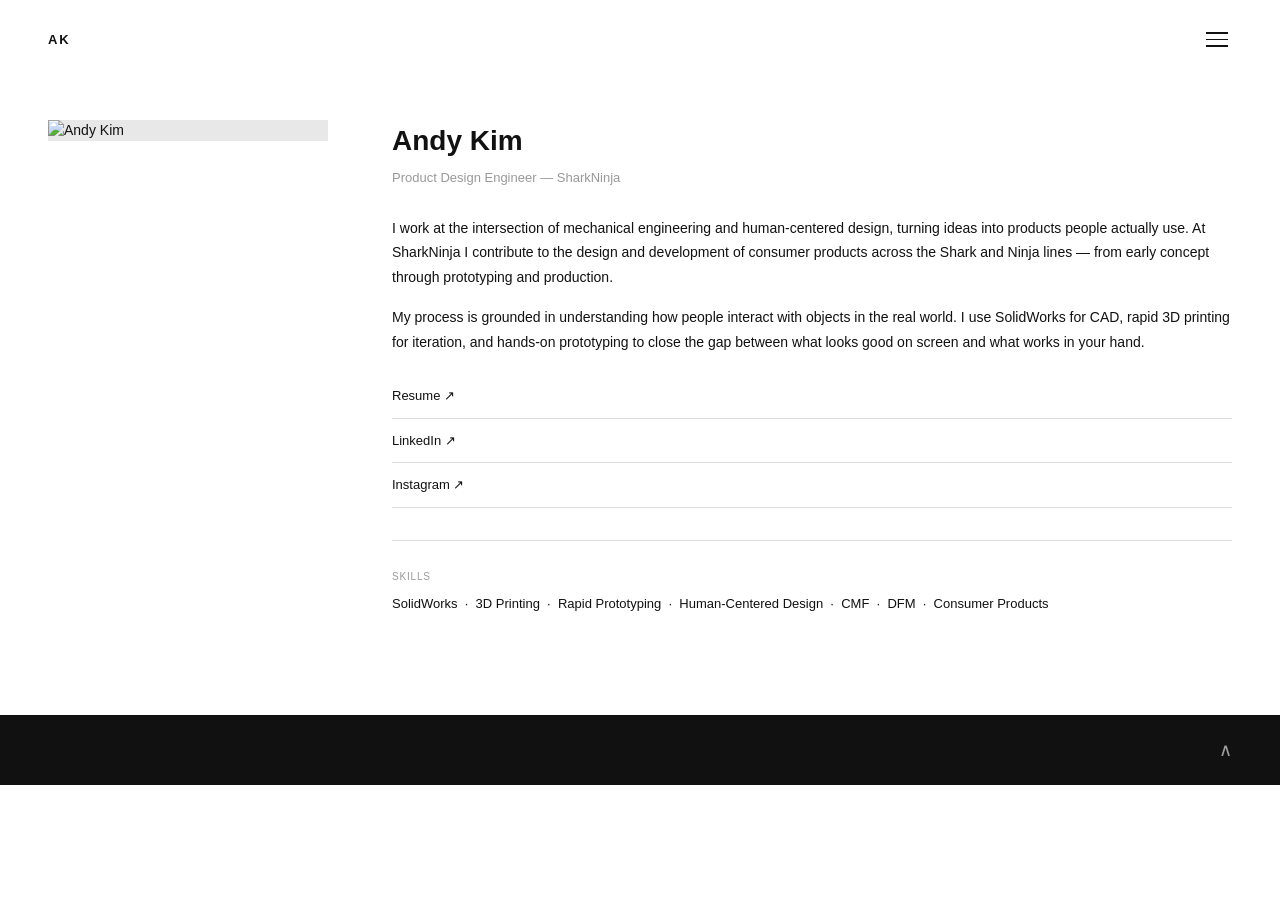
==== about.html @ d2a8e248 "Add landing, work, about, and contact pages Home is now a landing page. Work page has the project gr" ====
<!DOCTYPE html>
<html lang="en">
<head>
  <meta charset="UTF-8" />
  <meta name="viewport" content="width=device-width, initial-scale=1.0" />
  <title>About — Andy Kim</title>
  <link rel="stylesheet" href="styles.css?v=5" />
</head>
<body>

  <header>
    <a class="logo" href="index.html">AK</a>
    <button class="menu-toggle" aria-label="Toggle menu">
      <span></span>
      <span></span>
      <span></span>
    </button>
  </header>

  <nav class="nav-overlay">
    <ul>
      <li><a href="work.html">Work</a></li>
      <li><a href="about.html">About</a></li>
      <li><a href="contact.html">Contact</a></li>
    </ul>
  </nav>

  <main class="about-page">
    <div class="about-page-inner">

      <div class="about-photo">
        <img src="https://placehold.co/600x700/e8e8e8/999?text=." alt="Andy Kim" />
      </div>

      <div class="about-content">
        <h1 class="about-heading">Andy Kim</h1>
        <p class="about-role">Product Design Engineer — SharkNinja</p>

        <p class="about-bio">
          I work at the intersection of mechanical engineering and human-centered design, turning ideas into products people actually use. At SharkNinja I contribute to the design and development of consumer products across the Shark and Ninja lines — from early concept through prototyping and production.
        </p>

        <p class="about-bio">
          My process is grounded in understanding how people interact with objects in the real world. I use SolidWorks for CAD, rapid 3D printing for iteration, and hands-on prototyping to close the gap between what looks good on screen and what works in your hand.
        </p>

        <div class="about-links">
          <a href="#" class="about-link" target="_blank" rel="noopener">Resume &nearr;</a>
          <a href="#" class="about-link" target="_blank" rel="noopener">LinkedIn &nearr;</a>
          <a href="#" class="about-link" target="_blank" rel="noopener">Instagram &nearr;</a>
        </div>

        <div class="about-divider"></div>

        <div class="about-skills-block">
          <p class="about-skills-label">Skills</p>
          <p class="about-skills-list">SolidWorks &nbsp;&middot;&nbsp; 3D Printing &nbsp;&middot;&nbsp; Rapid Prototyping &nbsp;&middot;&nbsp; Human-Centered Design &nbsp;&middot;&nbsp; CMF &nbsp;&middot;&nbsp; DFM &nbsp;&middot;&nbsp; Consumer Products</p>
        </div>
      </div>

    </div>
  </main>

  <footer>
    <button class="scroll-top" aria-label="Scroll to top">&#8743;</button>
  </footer>

  <script src="script.js"></script>
</body>
</html>
---- styles.css ----
*, *::before, *::after {
  box-sizing: border-box;
  margin: 0;
  padding: 0;
}

:root {
  --bg: #ffffff;
  --text: #111111;
  --muted: #999999;
  --divider: #dddddd;
  --nav-bg: #111111;
  --nav-text: #ffffff;
  --font: 'Helvetica Neue', Helvetica, Arial, sans-serif;
}

html {
  scroll-behavior: smooth;
}

body {
  background: var(--bg);
  color: var(--text);
  font-family: var(--font);
  font-size: 14px;
  line-height: 1.5;
  overflow-x: hidden;
}

/* Header */
header {
  position: fixed;
  top: 0;
  left: 0;
  right: 0;
  z-index: 100;
  display: flex;
  justify-content: space-between;
  align-items: center;
  padding: 24px 28px;
  background: var(--bg);
}

.logo {
  font-size: 13px;
  font-weight: 600;
  letter-spacing: 0.15em;
  text-decoration: none;
  color: var(--text);
  text-transform: uppercase;
}

.menu-toggle {
  background: none;
  border: none;
  cursor: pointer;
  display: flex;
  flex-direction: column;
  gap: 5px;
  padding: 4px;
}

.menu-toggle span {
  display: block;
  width: 22px;
  height: 1.5px;
  background: var(--text);
  transition: transform 0.3s ease, opacity 0.3s ease;
  transform-origin: center;
}

.menu-toggle.open span:nth-child(1) {
  transform: translateY(6.5px) rotate(45deg);
}

.menu-toggle.open span:nth-child(2) {
  opacity: 0;
}

.menu-toggle.open span:nth-child(3) {
  transform: translateY(-6.5px) rotate(-45deg);
}

/* Nav overlay */
.nav-overlay {
  position: fixed;
  inset: 0;
  z-index: 90;
  background: var(--nav-bg);
  display: flex;
  align-items: center;
  justify-content: center;
  opacity: 0;
  pointer-events: none;
  transition: opacity 0.35s ease;
}

.nav-overlay.open {
  opacity: 1;
  pointer-events: all;
}

.nav-overlay ul {
  list-style: none;
  text-align: center;
}

.nav-overlay ul li {
  margin: 20px 0;
}

.nav-overlay ul li a {
  color: var(--nav-text);
  text-decoration: none;
  font-size: 32px;
  font-weight: 300;
  letter-spacing: 0.05em;
  transition: opacity 0.2s ease;
}

.nav-overlay ul li a:hover {
  opacity: 0.5;
}

/* Main */
main {
  padding-top: 80px;
}

/* Projects grid */
.projects {
  display: grid;
  grid-template-columns: 1fr 1fr;
  column-gap: 16px;
  row-gap: 0;
  padding: 32px 20px 60px;
}

.project-card {
  display: flex;
  flex-direction: column;
  margin-bottom: 40px;
}

.project-card.offset {
  margin-top: 100px;
}

.project-image {
  width: 100%;
  overflow: hidden;
  background: #e8e8e8;
}

.project-image img {
  width: 100%;
  height: auto;
  display: block;
  transition: transform 0.5s ease;
}

.project-card:hover .project-image img {
  transform: scale(1.03);
}

.project-info {
  margin-top: 12px;
}

.project-label {
  font-size: 13px;
  line-height: 1.5;
  color: var(--text);
  font-weight: 400;
}

.category {
  color: var(--muted);
  font-weight: 400;
}

.project-name {
  color: var(--text);
  font-weight: 600;
}

.divider {
  margin-top: 10px;
  height: 1px;
  background: var(--divider);
}

/* About section */
.about {
  padding: 60px 28px 80px;
  border-top: 1px solid var(--divider);
}

.about-inner {
  max-width: 560px;
}

.about-text {
  font-size: 15px;
  line-height: 1.7;
  font-weight: 300;
  color: var(--text);
  margin-bottom: 20px;
}

.about-skills {
  font-size: 12px;
  letter-spacing: 0.05em;
  color: var(--muted);
  text-transform: uppercase;
}

/* Footer */
footer {
  display: flex;
  justify-content: flex-end;
  align-items: center;
  padding: 20px 28px;
  background: #111111;
}

.scroll-top {
  background: none;
  border: none;
  color: #ffffff;
  font-size: 18px;
  cursor: pointer;
  opacity: 0.6;
  transition: opacity 0.2s ease;
}

.scroll-top:hover {
  opacity: 1;
}

/* Landing page */
.landing-page {
  height: 100vh;
  display: flex;
  flex-direction: column;
}

.landing-page header {
  position: relative;
}

.landing {
  flex: 1;
  display: flex;
  align-items: flex-end;
  padding: 0 24px 60px;
}

.landing-content {
  display: flex;
  flex-direction: column;
  gap: 6px;
}

.landing-name {
  font-size: 36px;
  font-weight: 600;
  line-height: 1.1;
  letter-spacing: -0.01em;
}

.landing-title {
  font-size: 14px;
  font-weight: 300;
  color: var(--muted);
}

.landing-company {
  font-size: 14px;
  font-weight: 300;
  color: var(--muted);
}

.landing-cta {
  margin-top: 24px;
  font-size: 13px;
  font-weight: 500;
  color: var(--text);
  text-decoration: none;
  letter-spacing: 0.03em;
  border-bottom: 1px solid var(--text);
  padding-bottom: 2px;
  align-self: flex-start;
  transition: opacity 0.2s ease;
}

.landing-cta:hover {
  opacity: 0.5;
}

/* About page */
.about-page {
  padding: 100px 24px 80px;
}

.about-page-inner {
  display: flex;
  flex-direction: column;
  gap: 40px;
}

.about-photo {
  width: 100%;
  max-width: 320px;
  overflow: hidden;
  background: #e8e8e8;
}

.about-photo img {
  width: 100%;
  display: block;
}

.about-heading {
  font-size: 28px;
  font-weight: 600;
  margin-bottom: 6px;
}

.about-role {
  font-size: 13px;
  color: var(--muted);
  font-weight: 300;
  margin-bottom: 28px;
}

.about-bio {
  font-size: 14px;
  font-weight: 300;
  line-height: 1.75;
  color: var(--text);
  margin-bottom: 16px;
}

.about-links {
  display: flex;
  flex-direction: column;
  gap: 12px;
  margin-top: 32px;
  margin-bottom: 32px;
}

.about-link {
  font-size: 13px;
  font-weight: 500;
  color: var(--text);
  text-decoration: none;
  border-bottom: 1px solid var(--divider);
  padding-bottom: 12px;
  transition: opacity 0.2s ease;
}

.about-link:hover {
  opacity: 0.5;
}

.about-divider {
  height: 1px;
  background: var(--divider);
  margin-bottom: 28px;
}

.about-skills-label {
  font-size: 10px;
  color: var(--muted);
  text-transform: uppercase;
  letter-spacing: 0.08em;
  margin-bottom: 8px;
}

.about-skills-list {
  font-size: 13px;
  font-weight: 300;
  color: var(--text);
  line-height: 1.8;
}

/* Contact page */
.contact-page {
  padding: 100px 24px 80px;
  min-height: 100vh;
  display: flex;
  align-items: flex-end;
}

.contact-inner {
  width: 100%;
}

.contact-heading {
  font-size: 36px;
  font-weight: 600;
  line-height: 1.1;
  margin-bottom: 14px;
}

.contact-sub {
  font-size: 14px;
  font-weight: 300;
  color: var(--muted);
  line-height: 1.6;
  max-width: 340px;
  margin-bottom: 48px;
}

.contact-links {
  display: flex;
  flex-direction: column;
}

.contact-item {
  display: flex;
  justify-content: space-between;
  align-items: center;
  padding: 18px 0;
  border-top: 1px solid var(--divider);
  text-decoration: none;
  color: var(--text);
  transition: opacity 0.2s ease;
}

.contact-item:last-child {
  border-bottom: 1px solid var(--divider);
}

.contact-item:hover {
  opacity: 0.5;
}

.contact-label {
  font-size: 15px;
  font-weight: 400;
}

.contact-arrow {
  font-size: 16px;
  color: var(--muted);
}

@media (min-width: 768px) {
  .landing {
    padding: 0 48px 80px;
  }

  .landing-name {
    font-size: 56px;
  }

  .about-page {
    padding: 120px 48px 100px;
  }

  .about-page-inner {
    flex-direction: row;
    align-items: flex-start;
    gap: 64px;
  }

  .about-photo {
    flex: 0 0 280px;
    position: sticky;
    top: 100px;
  }

  .about-content {
    flex: 1;
  }

  .contact-page {
    padding: 120px 48px 100px;
  }

  .contact-heading {
    font-size: 56px;
  }
}

/* Project card link */
.project-card a {
  text-decoration: none;
  color: inherit;
  display: block;
}

/* Project detail page */
.project-page main {
  padding-top: 0;
}

.project-hero {
  width: 100%;
  height: 56vw;
  max-height: 75vh;
  min-height: 240px;
  overflow: hidden;
  background: #e8e8e8;
  margin-top: 64px;
}

.project-hero img {
  width: 100%;
  height: 100%;
  object-fit: cover;
  display: block;
}

.project-body {
  padding: 36px 24px 80px;
}

.project-body h1 {
  font-size: 26px;
  font-weight: 600;
  line-height: 1.25;
  margin-bottom: 32px;
}

.project-meta {
  display: flex;
  flex-direction: row;
  gap: 20px;
  margin-bottom: 48px;
  padding-bottom: 40px;
  border-bottom: 1px solid var(--divider);
}

.meta-left {
  flex: 0 0 38%;
  display: flex;
  flex-direction: column;
  gap: 20px;
}

.meta-right {
  flex: 1;
  display: flex;
  flex-direction: column;
  gap: 20px;
}

.meta-block {
  display: flex;
  flex-direction: column;
  gap: 5px;
}

.meta-label-heading {
  font-size: 10px;
  color: var(--muted);
  font-weight: 500;
  letter-spacing: 0.08em;
  text-transform: uppercase;
}

.meta-value {
  font-size: 13px;
  color: var(--text);
  font-weight: 300;
  line-height: 1.65;
}

.project-media {
  display: flex;
  flex-direction: column;
  gap: 16px;
}

.project-media img {
  width: 100%;
  display: block;
}

@media (min-width: 768px) {
  .project-hero {
    margin-top: 80px;
  }

  .project-body {
    padding: 56px 48px 100px;
  }

  .project-body h1 {
    font-size: 42px;
    margin-bottom: 48px;
    max-width: 700px;
  }

  .project-meta {
    gap: 0 80px;
    margin-bottom: 64px;
  }

  .project-media {
    gap: 24px;
  }
}

/* Desktop */
@media (min-width: 768px) {
  header {
    padding: 28px 48px;
  }

  .projects {
    padding: 48px 48px 80px;
    column-gap: 32px;
  }

  .project-card.offset {
    margin-top: 140px;
  }

  .project-label {
    font-size: 14px;
  }

  .about {
    padding: 80px 48px 100px;
  }

  footer {
    padding: 24px 48px;
  }
}
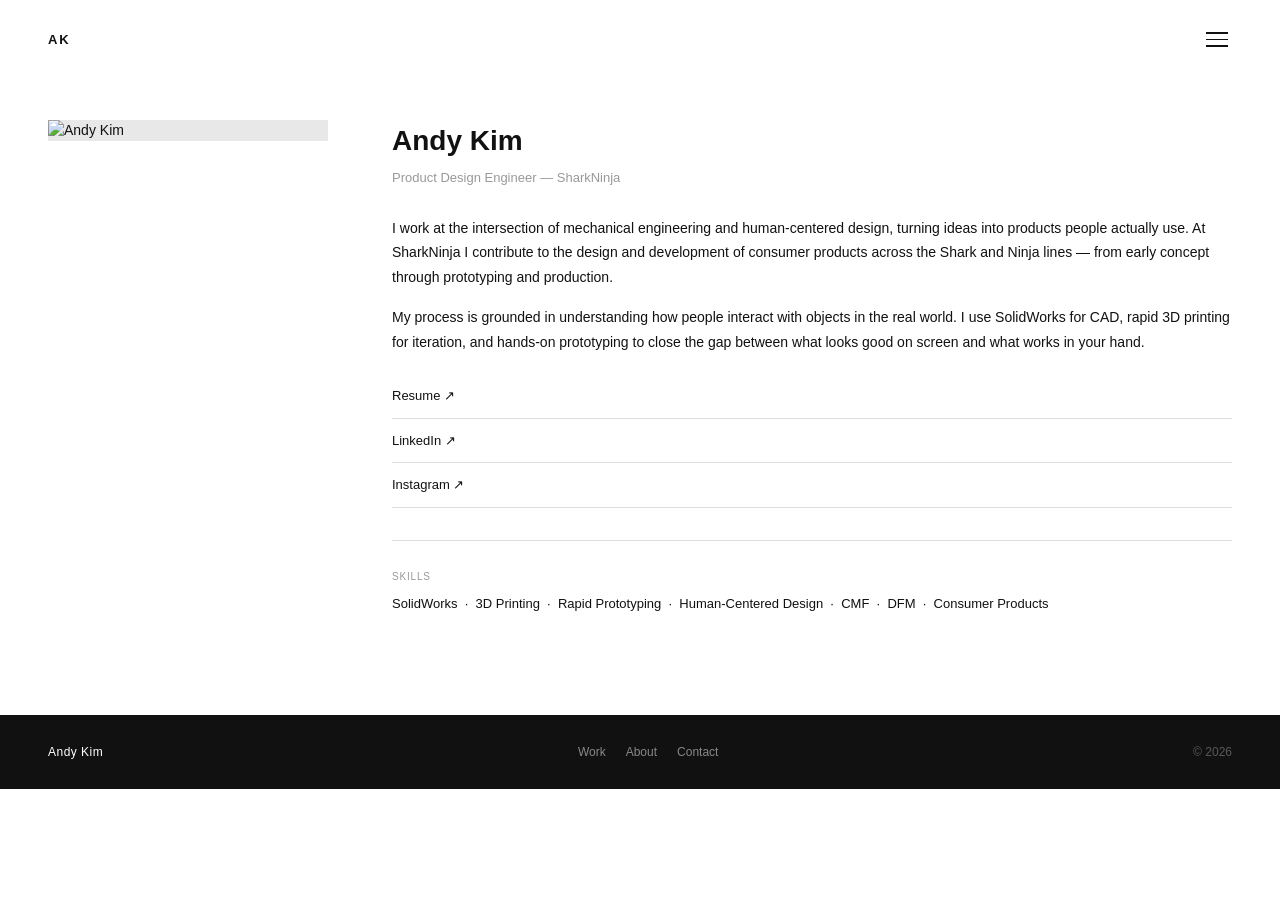
==== commit bd740052: "Add universal footer and project prev/next navigation footer.js injects a consistent dark footer wit" ====
--- a/about.html
+++ b/about.html
@@ -4,7 +4,7 @@
   <meta charset="UTF-8" />
   <meta name="viewport" content="width=device-width, initial-scale=1.0" />
   <title>About — Andy Kim</title>
-  <link rel="stylesheet" href="styles.css?v=5" />
+  <link rel="stylesheet" href="styles.css?v=6" />
 </head>
 <body>
 
@@ -61,10 +61,7 @@
     </div>
   </main>
 
-  <footer>
-    <button class="scroll-top" aria-label="Scroll to top">&#8743;</button>
-  </footer>
-
   <script src="script.js"></script>
+  <script src="footer.js"></script>
 </body>
 </html>
--- a/styles.css
+++ b/styles.css
@@ -215,27 +215,121 @@
   text-transform: uppercase;
 }
 
-/* Footer */
-footer {
-  display: flex;
-  justify-content: flex-end;
+/* Universal footer */
+.site-footer {
+  background: #111111;
+  padding: 28px 24px;
+}
+
+.footer-inner {
+  display: flex;
   align-items: center;
-  padding: 20px 28px;
-  background: #111111;
-}
-
-.scroll-top {
-  background: none;
-  border: none;
+  justify-content: space-between;
+  gap: 16px;
+  flex-wrap: wrap;
+}
+
+.footer-name {
+  font-size: 12px;
   color: #ffffff;
-  font-size: 18px;
-  cursor: pointer;
-  opacity: 0.6;
-  transition: opacity 0.2s ease;
-}
-
-.scroll-top:hover {
-  opacity: 1;
+  font-weight: 400;
+  letter-spacing: 0.04em;
+}
+
+.footer-nav {
+  display: flex;
+  gap: 20px;
+}
+
+.footer-nav a {
+  font-size: 12px;
+  color: rgba(255,255,255,0.5);
+  text-decoration: none;
+  transition: color 0.2s ease;
+}
+
+.footer-nav a:hover {
+  color: #ffffff;
+}
+
+.footer-copy {
+  font-size: 12px;
+  color: rgba(255,255,255,0.3);
+}
+
+/* Project pagination */
+.project-pagination {
+  display: flex;
+  min-height: 220px;
+}
+
+.pagination-card {
+  flex: 1;
+  position: relative;
+  display: flex;
+  align-items: flex-end;
+  text-decoration: none;
+  background-size: cover;
+  background-position: center;
+  overflow: hidden;
+  transition: opacity 0.3s ease;
+}
+
+.pagination-card:hover {
+  opacity: 0.85;
+}
+
+.pagination-overlay {
+  position: absolute;
+  inset: 0;
+  background: linear-gradient(to top, rgba(0,0,0,0.65) 0%, rgba(0,0,0,0.1) 60%, transparent 100%);
+}
+
+.pagination-content {
+  position: relative;
+  z-index: 1;
+  padding: 24px 20px;
+  display: flex;
+  flex-direction: column;
+  gap: 4px;
+}
+
+.pagination-card.pagination-next .pagination-content {
+  align-items: flex-end;
+  text-align: right;
+  width: 100%;
+}
+
+.pagination-dir {
+  font-size: 11px;
+  color: rgba(255,255,255,0.6);
+  text-transform: uppercase;
+  letter-spacing: 0.08em;
+}
+
+.pagination-name {
+  font-size: 15px;
+  font-weight: 500;
+  color: #ffffff;
+  line-height: 1.3;
+}
+
+@media (min-width: 768px) {
+  .site-footer {
+    padding: 28px 48px;
+  }
+
+  .project-pagination {
+    min-height: 300px;
+  }
+
+  .pagination-content {
+    padding: 36px 32px;
+  }
+
+  .pagination-name {
+    font-size: 18px;
+  }
 }
 
 /* Landing page */
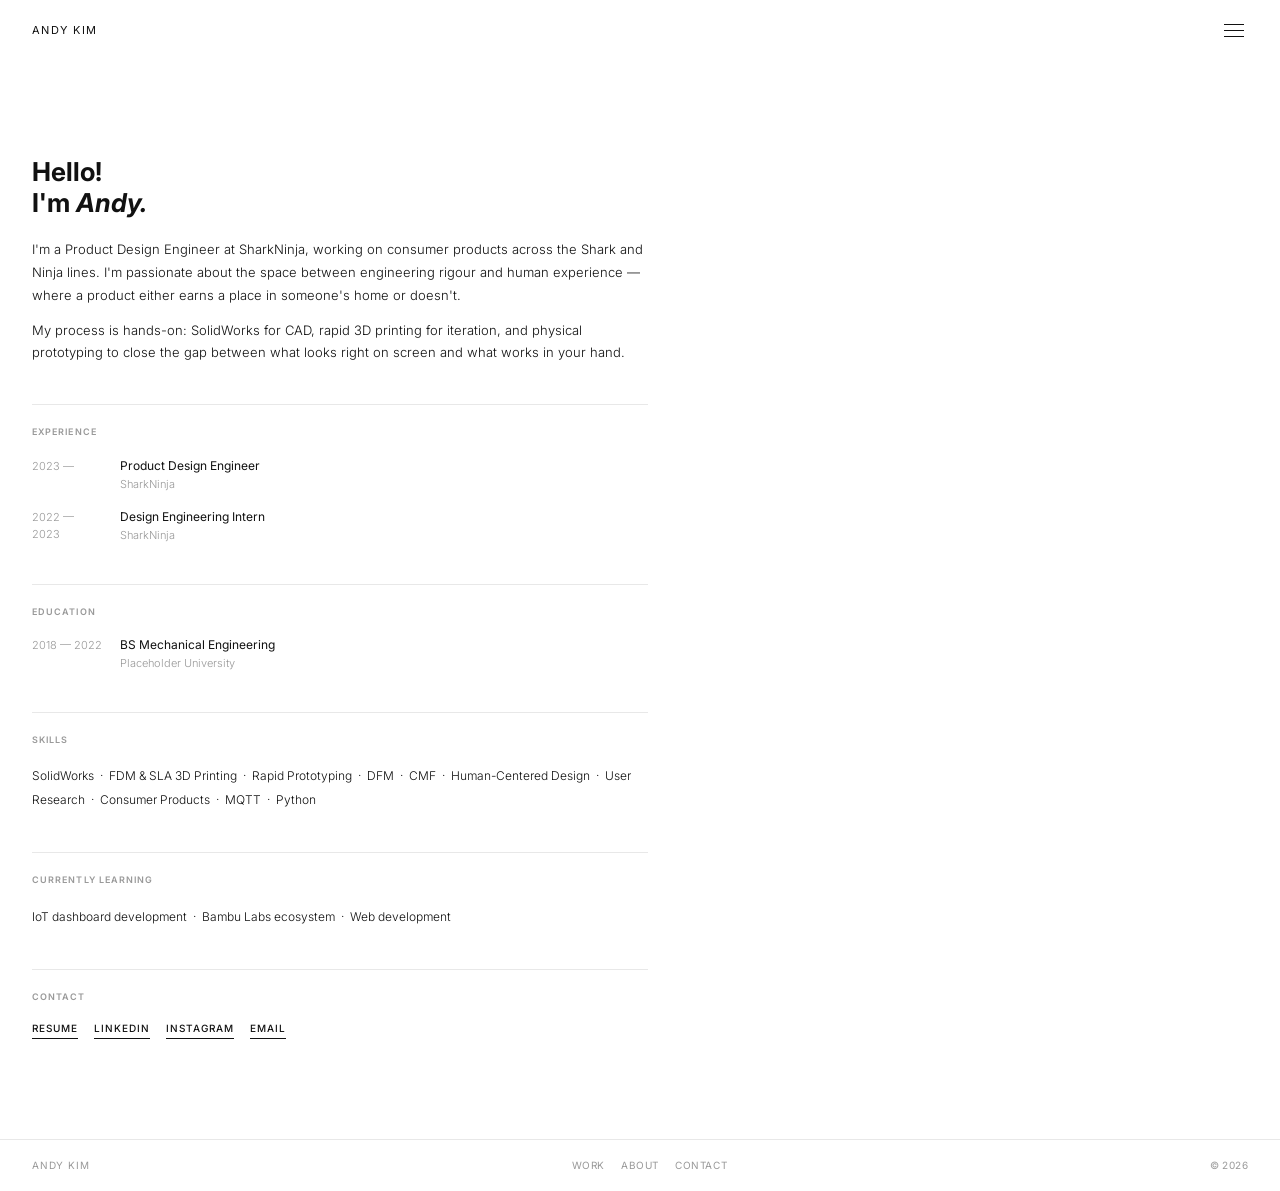
==== commit 42e521ab: "Complete redesign inspired by heinrichzaunschirm.com Single column project list with greeting intro." ====
--- a/about.html
+++ b/about.html
@@ -4,12 +4,15 @@
   <meta charset="UTF-8" />
   <meta name="viewport" content="width=device-width, initial-scale=1.0" />
   <title>About — Andy Kim</title>
-  <link rel="stylesheet" href="styles.css?v=6" />
+  <link rel="preconnect" href="https://fonts.googleapis.com" />
+  <link rel="preconnect" href="https://fonts.gstatic.com" crossorigin />
+  <link href="https://fonts.googleapis.com/css2?family=Inter:wght@300;400;500;600;700&display=swap" rel="stylesheet" />
+  <link rel="stylesheet" href="styles.css?v=8" />
 </head>
 <body>
 
   <header>
-    <a class="logo" href="index.html">AK</a>
+    <a class="logo" href="index.html">Andy Kim</a>
     <button class="menu-toggle" aria-label="Toggle menu">
       <span></span>
       <span></span>
@@ -19,42 +22,72 @@
 
   <nav class="nav-overlay">
     <ul>
-      <li><a href="work.html">Work</a></li>
+      <li><a href="index.html">Work</a></li>
       <li><a href="about.html">About</a></li>
       <li><a href="contact.html">Contact</a></li>
     </ul>
   </nav>
 
-  <main class="about-page">
-    <div class="about-page-inner">
+  <main>
+    <div class="about-page">
 
-      <div class="about-photo">
-        <img src="https://placehold.co/600x700/e8e8e8/999?text=." alt="Andy Kim" />
+      <h1 class="about-hello">Hello!<br>I'm <em>Andy.</em></h1>
+
+      <p class="about-bio">I'm a Product Design Engineer at SharkNinja, working on consumer products across the Shark and Ninja lines. I'm passionate about the space between engineering rigour and human experience — where a product either earns a place in someone's home or doesn't.</p>
+
+      <p class="about-bio">My process is hands-on: SolidWorks for CAD, rapid 3D printing for iteration, and physical prototyping to close the gap between what looks right on screen and what works in your hand.</p>
+
+      <div class="about-section">
+        <p class="about-section-label">Experience</p>
+
+        <div class="about-entry">
+          <span class="about-entry-date">2023 —</span>
+          <div class="about-entry-content">
+            Product Design Engineer
+            <span class="about-entry-sub">SharkNinja</span>
+          </div>
+        </div>
+
+        <div class="about-entry">
+          <span class="about-entry-date">2022 — 2023</span>
+          <div class="about-entry-content">
+            Design Engineering Intern
+            <span class="about-entry-sub">SharkNinja</span>
+          </div>
+        </div>
       </div>
 
-      <div class="about-content">
-        <h1 class="about-heading">Andy Kim</h1>
-        <p class="about-role">Product Design Engineer — SharkNinja</p>
+      <div class="about-section">
+        <p class="about-section-label">Education</p>
 
-        <p class="about-bio">
-          I work at the intersection of mechanical engineering and human-centered design, turning ideas into products people actually use. At SharkNinja I contribute to the design and development of consumer products across the Shark and Ninja lines — from early concept through prototyping and production.
+        <div class="about-entry">
+          <span class="about-entry-date">2018 — 2022</span>
+          <div class="about-entry-content">
+            BS Mechanical Engineering
+            <span class="about-entry-sub">Placeholder University</span>
+          </div>
+        </div>
+      </div>
+
+      <div class="about-section">
+        <p class="about-section-label">Skills</p>
+        <p class="about-skills-text">
+          SolidWorks &nbsp;&middot;&nbsp; FDM & SLA 3D Printing &nbsp;&middot;&nbsp; Rapid Prototyping &nbsp;&middot;&nbsp; DFM &nbsp;&middot;&nbsp; CMF &nbsp;&middot;&nbsp; Human-Centered Design &nbsp;&middot;&nbsp; User Research &nbsp;&middot;&nbsp; Consumer Products &nbsp;&middot;&nbsp; MQTT &nbsp;&middot;&nbsp; Python
         </p>
+      </div>
 
-        <p class="about-bio">
-          My process is grounded in understanding how people interact with objects in the real world. I use SolidWorks for CAD, rapid 3D printing for iteration, and hands-on prototyping to close the gap between what looks good on screen and what works in your hand.
-        </p>
+      <div class="about-section">
+        <p class="about-section-label">Currently learning</p>
+        <p class="about-skills-text">IoT dashboard development &nbsp;&middot;&nbsp; Bambu Labs ecosystem &nbsp;&middot;&nbsp; Web development</p>
+      </div>
 
-        <div class="about-links">
-          <a href="#" class="about-link" target="_blank" rel="noopener">Resume &nearr;</a>
-          <a href="#" class="about-link" target="_blank" rel="noopener">LinkedIn &nearr;</a>
-          <a href="#" class="about-link" target="_blank" rel="noopener">Instagram &nearr;</a>
-        </div>
-
-        <div class="about-divider"></div>
-
-        <div class="about-skills-block">
-          <p class="about-skills-label">Skills</p>
-          <p class="about-skills-list">SolidWorks &nbsp;&middot;&nbsp; 3D Printing &nbsp;&middot;&nbsp; Rapid Prototyping &nbsp;&middot;&nbsp; Human-Centered Design &nbsp;&middot;&nbsp; CMF &nbsp;&middot;&nbsp; DFM &nbsp;&middot;&nbsp; Consumer Products</p>
+      <div class="about-section">
+        <p class="about-section-label">Contact</p>
+        <div class="about-contact-links">
+          <a href="#" class="about-contact-link" target="_blank" rel="noopener">Resume</a>
+          <a href="#" class="about-contact-link" target="_blank" rel="noopener">LinkedIn</a>
+          <a href="#" class="about-contact-link" target="_blank" rel="noopener">Instagram</a>
+          <a href="mailto:placeholder@email.com" class="about-contact-link">Email</a>
         </div>
       </div>
 
--- a/styles.css
+++ b/styles.css
@@ -8,46 +8,41 @@
   --bg: #ffffff;
   --text: #111111;
   --muted: #999999;
-  --divider: #dddddd;
-  --nav-bg: #111111;
-  --nav-text: #ffffff;
-  --font: 'Helvetica Neue', Helvetica, Arial, sans-serif;
-}
-
-html {
-  scroll-behavior: smooth;
-}
+  --divider: #e8e8e8;
+  --font: 'Inter', -apple-system, BlinkMacSystemFont, 'Helvetica Neue', Helvetica, Arial, sans-serif;
+}
+
+html { scroll-behavior: smooth; }
 
 body {
   background: var(--bg);
   color: var(--text);
   font-family: var(--font);
-  font-size: 14px;
+  font-size: 13px;
   line-height: 1.5;
+  -webkit-font-smoothing: antialiased;
   overflow-x: hidden;
 }
 
-/* Header */
+/* ─── HEADER ─── */
 header {
   position: fixed;
-  top: 0;
-  left: 0;
-  right: 0;
+  top: 0; left: 0; right: 0;
   z-index: 100;
   display: flex;
   justify-content: space-between;
   align-items: center;
-  padding: 24px 28px;
+  padding: 18px 20px;
   background: var(--bg);
 }
 
 .logo {
-  font-size: 13px;
-  font-weight: 600;
-  letter-spacing: 0.15em;
-  text-decoration: none;
-  color: var(--text);
-  text-transform: uppercase;
+  font-size: 11px;
+  font-weight: 400;
+  letter-spacing: 0.13em;
+  text-transform: uppercase;
+  text-decoration: none;
+  color: var(--text);
 }
 
 .menu-toggle {
@@ -62,37 +57,29 @@
 
 .menu-toggle span {
   display: block;
-  width: 22px;
-  height: 1.5px;
+  width: 20px;
+  height: 1px;
   background: var(--text);
   transition: transform 0.3s ease, opacity 0.3s ease;
   transform-origin: center;
 }
 
-.menu-toggle.open span:nth-child(1) {
-  transform: translateY(6.5px) rotate(45deg);
-}
-
-.menu-toggle.open span:nth-child(2) {
-  opacity: 0;
-}
-
-.menu-toggle.open span:nth-child(3) {
-  transform: translateY(-6.5px) rotate(-45deg);
-}
-
-/* Nav overlay */
+.menu-toggle.open span:nth-child(1) { transform: translateY(6px) rotate(45deg); }
+.menu-toggle.open span:nth-child(2) { opacity: 0; }
+.menu-toggle.open span:nth-child(3) { transform: translateY(-6px) rotate(-45deg); }
+
+/* ─── NAV OVERLAY ─── */
 .nav-overlay {
   position: fixed;
   inset: 0;
   z-index: 90;
-  background: var(--nav-bg);
+  background: var(--bg);
   display: flex;
   align-items: center;
   justify-content: center;
   opacity: 0;
   pointer-events: none;
-  transition: opacity 0.35s ease;
+  transition: opacity 0.3s ease;
 }
 
 .nav-overlay.open {
@@ -105,162 +92,225 @@
   text-align: center;
 }
 
-.nav-overlay ul li {
-  margin: 20px 0;
-}
+.nav-overlay ul li { margin: 14px 0; }
 
 .nav-overlay ul li a {
-  color: var(--nav-text);
-  text-decoration: none;
-  font-size: 32px;
-  font-weight: 300;
-  letter-spacing: 0.05em;
+  color: var(--text);
+  text-decoration: none;
+  font-size: 26px;
+  font-weight: 300;
+  letter-spacing: 0.02em;
   transition: opacity 0.2s ease;
 }
 
-.nav-overlay ul li a:hover {
-  opacity: 0.5;
-}
-
-/* Main */
-main {
-  padding-top: 80px;
-}
-
-/* Projects grid */
+.nav-overlay ul li a:hover { opacity: 0.4; }
+
+/* ─── HOME PAGE ─── */
+main { padding-top: 56px; }
+
+.home-intro {
+  padding: 48px 20px 52px;
+}
+
+.home-greeting {
+  font-size: 22px;
+  font-weight: 700;
+  margin-bottom: 10px;
+  line-height: 1.25;
+}
+
+.home-bio {
+  font-size: 13px;
+  font-weight: 300;
+  line-height: 1.7;
+  color: var(--text);
+  max-width: 380px;
+}
+
+/* ─── PROJECTS — SINGLE COLUMN ─── */
 .projects {
-  display: grid;
-  grid-template-columns: 1fr 1fr;
-  column-gap: 16px;
-  row-gap: 0;
-  padding: 32px 20px 60px;
+  display: flex;
+  flex-direction: column;
+  padding-bottom: 60px;
 }
 
 .project-card {
+  margin-top: 0 !important;
+  margin-bottom: 0;
+}
+
+.project-card a {
+  text-decoration: none;
+  color: inherit;
+  display: block;
+}
+
+.project-image {
+  width: 100%;
+  overflow: hidden;
+  background: #f2f2f2;
+}
+
+.project-image img {
+  width: 100%;
+  aspect-ratio: 4 / 3;
+  object-fit: cover;
+  display: block;
+  transition: transform 0.6s ease;
+}
+
+.project-card:hover .project-image img { transform: scale(1.02); }
+
+.project-info {
+  text-align: center;
+  padding: 12px 20px 36px;
+}
+
+.project-label {
+  font-size: 10px;
+  font-weight: 500;
+  letter-spacing: 0.1em;
+  text-transform: uppercase;
+  color: var(--text);
+  line-height: 1.5;
+  display: block;
+}
+
+.category { display: none; }
+
+.project-name {
+  font-weight: 500;
+  color: var(--text);
+}
+
+.project-tagline {
+  display: block;
+  font-size: 10px;
+  font-weight: 300;
+  color: var(--muted);
+  margin-top: 3px;
+  letter-spacing: 0.01em;
+}
+
+.divider { display: none; }
+
+/* ─── PROJECT DETAIL PAGE ─── */
+.project-page main { padding-top: 56px; }
+
+.project-detail-header {
+  padding: 40px 20px 32px;
+  border-bottom: 1px solid var(--divider);
+  margin-bottom: 0;
+}
+
+.project-detail-title {
+  font-size: 24px;
+  font-weight: 600;
+  line-height: 1.2;
+  margin-bottom: 18px;
+  letter-spacing: -0.01em;
+}
+
+.project-detail-intro {
+  font-size: 13px;
+  font-weight: 300;
+  line-height: 1.75;
+  color: var(--text);
+  max-width: 520px;
+  margin-bottom: 24px;
+}
+
+.project-detail-meta {
+  display: flex;
+  gap: 28px;
+  flex-wrap: wrap;
+}
+
+.project-detail-meta-item {
   display: flex;
   flex-direction: column;
-  margin-bottom: 40px;
-}
-
-.project-card.offset {
-  margin-top: 100px;
-}
-
-.project-image {
-  width: 100%;
-  overflow: hidden;
-  background: #e8e8e8;
-}
-
-.project-image img {
-  width: 100%;
-  height: auto;
-  display: block;
-  transition: transform 0.5s ease;
-}
-
-.project-card:hover .project-image img {
-  transform: scale(1.03);
-}
-
-.project-info {
-  margin-top: 12px;
-}
-
-.project-label {
-  font-size: 13px;
-  line-height: 1.5;
-  color: var(--text);
-  font-weight: 400;
-}
-
-.category {
-  color: var(--muted);
-  font-weight: 400;
-}
-
-.project-name {
-  color: var(--text);
+  gap: 3px;
+}
+
+.project-detail-meta-label {
+  font-size: 9px;
+  text-transform: uppercase;
+  letter-spacing: 0.1em;
+  color: var(--muted);
+  font-weight: 500;
+}
+
+.project-detail-meta-value {
+  font-size: 11px;
+  font-weight: 300;
+  color: var(--text);
+}
+
+/* ─── PROJECT HERO ─── */
+.project-hero {
+  width: 100%;
+  background: #f2f2f2;
+  margin-top: 0;
+}
+
+.project-hero img {
+  width: 100%;
+  display: block;
+  max-height: 75vh;
+  object-fit: cover;
+}
+
+/* ─── PROJECT SECTIONS ─── */
+.project-sections { padding-bottom: 0; }
+
+.project-section { margin-bottom: 0; }
+
+.section-block {
+  padding: 36px 20px 0;
+}
+
+.section-label {
+  font-size: 9px;
   font-weight: 600;
-}
-
-.divider {
-  margin-top: 10px;
-  height: 1px;
-  background: var(--divider);
-}
-
-/* About section */
-.about {
-  padding: 60px 28px 80px;
-  border-top: 1px solid var(--divider);
-}
-
-.about-inner {
-  max-width: 560px;
-}
-
-.about-text {
-  font-size: 15px;
-  line-height: 1.7;
-  font-weight: 300;
-  color: var(--text);
-  margin-bottom: 20px;
-}
-
-.about-skills {
-  font-size: 12px;
-  letter-spacing: 0.05em;
-  color: var(--muted);
-  text-transform: uppercase;
-}
-
-/* Universal footer */
-.site-footer {
-  background: #111111;
-  padding: 28px 24px;
-}
-
-.footer-inner {
-  display: flex;
-  align-items: center;
-  justify-content: space-between;
-  gap: 16px;
-  flex-wrap: wrap;
-}
-
-.footer-name {
-  font-size: 12px;
-  color: #ffffff;
-  font-weight: 400;
-  letter-spacing: 0.04em;
-}
-
-.footer-nav {
-  display: flex;
-  gap: 20px;
-}
-
-.footer-nav a {
-  font-size: 12px;
-  color: rgba(255,255,255,0.5);
-  text-decoration: none;
-  transition: color 0.2s ease;
-}
-
-.footer-nav a:hover {
-  color: #ffffff;
-}
-
-.footer-copy {
-  font-size: 12px;
-  color: rgba(255,255,255,0.3);
-}
-
-/* Project pagination */
+  letter-spacing: 0.14em;
+  text-transform: uppercase;
+  color: var(--muted);
+  margin-bottom: 16px;
+}
+
+.section-subheading {
+  font-size: 13px;
+  font-weight: 500;
+  color: var(--text);
+  margin-bottom: 8px;
+  margin-top: 32px;
+}
+
+.section-subheading:first-child { margin-top: 0; }
+
+.section-text {
+  font-size: 13px;
+  font-weight: 300;
+  line-height: 1.75;
+  color: var(--text);
+  max-width: 580px;
+}
+
+.section-image {
+  width: 100%;
+  margin-top: 24px;
+}
+
+.section-image img {
+  width: 100%;
+  display: block;
+}
+
+/* ─── PROJECT PAGINATION ─── */
 .project-pagination {
   display: flex;
-  min-height: 220px;
+  min-height: 200px;
+  margin-top: 60px;
 }
 
 .pagination-card {
@@ -275,23 +325,21 @@
   transition: opacity 0.3s ease;
 }
 
-.pagination-card:hover {
-  opacity: 0.85;
-}
+.pagination-card:hover { opacity: 0.85; }
 
 .pagination-overlay {
   position: absolute;
   inset: 0;
-  background: linear-gradient(to top, rgba(0,0,0,0.65) 0%, rgba(0,0,0,0.1) 60%, transparent 100%);
+  background: linear-gradient(to top, rgba(0,0,0,0.6) 0%, transparent 70%);
 }
 
 .pagination-content {
   position: relative;
   z-index: 1;
-  padding: 24px 20px;
+  padding: 20px;
   display: flex;
   flex-direction: column;
-  gap: 4px;
+  gap: 3px;
 }
 
 .pagination-card.pagination-next .pagination-content {
@@ -301,428 +349,228 @@
 }
 
 .pagination-dir {
-  font-size: 11px;
+  font-size: 9px;
   color: rgba(255,255,255,0.6);
   text-transform: uppercase;
-  letter-spacing: 0.08em;
+  letter-spacing: 0.1em;
 }
 
 .pagination-name {
-  font-size: 15px;
-  font-weight: 500;
+  font-size: 13px;
+  font-weight: 400;
   color: #ffffff;
   line-height: 1.3;
 }
 
-@media (min-width: 768px) {
-  .site-footer {
-    padding: 28px 48px;
-  }
-
-  .project-pagination {
-    min-height: 300px;
-  }
-
-  .pagination-content {
-    padding: 36px 32px;
-  }
-
-  .pagination-name {
-    font-size: 18px;
-  }
-}
-
-/* Landing page */
-.landing-page {
-  height: 100vh;
-  display: flex;
-  flex-direction: column;
-}
-
-.landing-page header {
-  position: relative;
-}
-
-.landing {
-  flex: 1;
+/* ─── ABOUT PAGE ─── */
+.about-page {
+  padding: 80px 20px 80px;
+  max-width: 680px;
+}
+
+.about-hello {
+  font-size: 26px;
+  font-weight: 700;
+  line-height: 1.2;
+  margin-bottom: 20px;
+}
+
+.about-hello em { font-style: italic; }
+
+.about-bio {
+  font-size: 13px;
+  font-weight: 300;
+  line-height: 1.75;
+  color: var(--text);
+  margin-bottom: 12px;
+}
+
+.about-section {
+  margin-top: 40px;
+  padding-top: 20px;
+  border-top: 1px solid var(--divider);
+}
+
+.about-section-label {
+  font-size: 9px;
+  font-weight: 600;
+  letter-spacing: 0.12em;
+  text-transform: uppercase;
+  color: var(--muted);
+  margin-bottom: 18px;
+}
+
+.about-entry {
+  display: grid;
+  grid-template-columns: 72px 1fr;
+  gap: 6px 16px;
+  margin-bottom: 16px;
+  align-items: start;
+}
+
+.about-entry-date {
+  font-size: 11px;
+  color: var(--muted);
+  font-weight: 300;
+  padding-top: 1px;
+}
+
+.about-entry-content {
+  font-size: 12px;
+  font-weight: 400;
+  line-height: 1.5;
+  color: var(--text);
+}
+
+.about-entry-sub {
+  font-size: 11px;
+  font-weight: 300;
+  color: var(--muted);
+  display: block;
+  margin-top: 1px;
+}
+
+.about-skills-text {
+  font-size: 12px;
+  font-weight: 300;
+  line-height: 2;
+  color: var(--text);
+}
+
+.about-contact-links {
+  display: flex;
+  gap: 16px;
+  margin-top: 12px;
+  flex-wrap: wrap;
+}
+
+.about-contact-link {
+  font-size: 10px;
+  font-weight: 500;
+  letter-spacing: 0.1em;
+  text-transform: uppercase;
+  color: var(--text);
+  text-decoration: none;
+  border-bottom: 1px solid var(--text);
+  padding-bottom: 2px;
+  transition: opacity 0.2s;
+}
+
+.about-contact-link:hover { opacity: 0.4; }
+
+/* ─── CONTACT PAGE ─── */
+.contact-page {
+  padding: 80px 20px 80px;
+  min-height: 100vh;
   display: flex;
   align-items: flex-end;
-  padding: 0 24px 60px;
-}
-
-.landing-content {
-  display: flex;
-  flex-direction: column;
-  gap: 6px;
-}
-
-.landing-name {
-  font-size: 36px;
+}
+
+.contact-inner { width: 100%; }
+
+.contact-heading {
+  font-size: 32px;
   font-weight: 600;
   line-height: 1.1;
-  letter-spacing: -0.01em;
-}
-
-.landing-title {
-  font-size: 14px;
-  font-weight: 300;
-  color: var(--muted);
-}
-
-.landing-company {
-  font-size: 14px;
-  font-weight: 300;
-  color: var(--muted);
-}
-
-.landing-cta {
-  margin-top: 24px;
-  font-size: 13px;
-  font-weight: 500;
-  color: var(--text);
-  text-decoration: none;
-  letter-spacing: 0.03em;
-  border-bottom: 1px solid var(--text);
-  padding-bottom: 2px;
-  align-self: flex-start;
-  transition: opacity 0.2s ease;
-}
-
-.landing-cta:hover {
-  opacity: 0.5;
-}
-
-/* About page */
-.about-page {
-  padding: 100px 24px 80px;
-}
-
-.about-page-inner {
-  display: flex;
-  flex-direction: column;
-  gap: 40px;
-}
-
-.about-photo {
-  width: 100%;
+  margin-bottom: 12px;
+}
+
+.contact-sub {
+  font-size: 13px;
+  font-weight: 300;
+  color: var(--muted);
+  line-height: 1.6;
   max-width: 320px;
-  overflow: hidden;
-  background: #e8e8e8;
-}
-
-.about-photo img {
-  width: 100%;
-  display: block;
-}
-
-.about-heading {
-  font-size: 28px;
-  font-weight: 600;
-  margin-bottom: 6px;
-}
-
-.about-role {
-  font-size: 13px;
-  color: var(--muted);
-  font-weight: 300;
-  margin-bottom: 28px;
-}
-
-.about-bio {
-  font-size: 14px;
-  font-weight: 300;
-  line-height: 1.75;
-  color: var(--text);
-  margin-bottom: 16px;
-}
-
-.about-links {
-  display: flex;
-  flex-direction: column;
-  gap: 12px;
-  margin-top: 32px;
-  margin-bottom: 32px;
-}
-
-.about-link {
-  font-size: 13px;
-  font-weight: 500;
-  color: var(--text);
-  text-decoration: none;
-  border-bottom: 1px solid var(--divider);
-  padding-bottom: 12px;
-  transition: opacity 0.2s ease;
-}
-
-.about-link:hover {
-  opacity: 0.5;
-}
-
-.about-divider {
-  height: 1px;
-  background: var(--divider);
-  margin-bottom: 28px;
-}
-
-.about-skills-label {
-  font-size: 10px;
-  color: var(--muted);
-  text-transform: uppercase;
-  letter-spacing: 0.08em;
-  margin-bottom: 8px;
-}
-
-.about-skills-list {
-  font-size: 13px;
-  font-weight: 300;
-  color: var(--text);
-  line-height: 1.8;
-}
-
-/* Contact page */
-.contact-page {
-  padding: 100px 24px 80px;
-  min-height: 100vh;
-  display: flex;
-  align-items: flex-end;
-}
-
-.contact-inner {
-  width: 100%;
-}
-
-.contact-heading {
-  font-size: 36px;
-  font-weight: 600;
-  line-height: 1.1;
-  margin-bottom: 14px;
-}
-
-.contact-sub {
-  font-size: 14px;
-  font-weight: 300;
-  color: var(--muted);
-  line-height: 1.6;
-  max-width: 340px;
-  margin-bottom: 48px;
-}
-
-.contact-links {
-  display: flex;
-  flex-direction: column;
-}
+  margin-bottom: 40px;
+}
+
+.contact-links { display: flex; flex-direction: column; }
 
 .contact-item {
   display: flex;
   justify-content: space-between;
   align-items: center;
-  padding: 18px 0;
+  padding: 16px 0;
   border-top: 1px solid var(--divider);
   text-decoration: none;
   color: var(--text);
   transition: opacity 0.2s ease;
 }
 
-.contact-item:last-child {
-  border-bottom: 1px solid var(--divider);
-}
-
-.contact-item:hover {
-  opacity: 0.5;
-}
-
-.contact-label {
-  font-size: 15px;
+.contact-item:last-child { border-bottom: 1px solid var(--divider); }
+.contact-item:hover { opacity: 0.5; }
+
+.contact-label { font-size: 14px; font-weight: 400; }
+.contact-arrow { font-size: 14px; color: var(--muted); }
+
+/* ─── UNIVERSAL FOOTER ─── */
+.site-footer {
+  background: var(--bg);
+  border-top: 1px solid var(--divider);
+  padding: 18px 20px;
+}
+
+.footer-inner {
+  display: flex;
+  align-items: center;
+  justify-content: space-between;
+  gap: 12px;
+  flex-wrap: wrap;
+}
+
+.footer-name {
+  font-size: 10px;
+  color: var(--muted);
   font-weight: 400;
-}
-
-.contact-arrow {
-  font-size: 16px;
-  color: var(--muted);
-}
-
+  letter-spacing: 0.08em;
+  text-transform: uppercase;
+}
+
+.footer-nav { display: flex; gap: 16px; }
+
+.footer-nav a {
+  font-size: 10px;
+  color: var(--muted);
+  text-decoration: none;
+  letter-spacing: 0.06em;
+  text-transform: uppercase;
+  transition: color 0.2s ease;
+}
+
+.footer-nav a:hover { color: var(--text); }
+
+.footer-copy {
+  font-size: 10px;
+  color: var(--muted);
+  letter-spacing: 0.04em;
+}
+
+/* ─── DESKTOP ─── */
 @media (min-width: 768px) {
-  .landing {
-    padding: 0 48px 80px;
+  header { padding: 20px 32px; }
+
+  .home-intro {
+    padding: 64px 32px 68px;
+    max-width: 800px;
   }
 
-  .landing-name {
-    font-size: 56px;
-  }
-
-  .about-page {
-    padding: 120px 48px 100px;
-  }
-
-  .about-page-inner {
-    flex-direction: row;
-    align-items: flex-start;
-    gap: 64px;
-  }
-
-  .about-photo {
-    flex: 0 0 280px;
-    position: sticky;
-    top: 100px;
-  }
-
-  .about-content {
-    flex: 1;
-  }
-
-  .contact-page {
-    padding: 120px 48px 100px;
-  }
-
-  .contact-heading {
-    font-size: 56px;
-  }
-}
-
-/* Project card link */
-.project-card a {
-  text-decoration: none;
-  color: inherit;
-  display: block;
-}
-
-/* Project detail page */
-.project-page main {
-  padding-top: 0;
-}
-
-.project-hero {
-  width: 100%;
-  height: 56vw;
-  max-height: 75vh;
-  min-height: 240px;
-  overflow: hidden;
-  background: #e8e8e8;
-  margin-top: 64px;
-}
-
-.project-hero img {
-  width: 100%;
-  height: 100%;
-  object-fit: cover;
-  display: block;
-}
-
-.project-body {
-  padding: 36px 24px 80px;
-}
-
-.project-body h1 {
-  font-size: 26px;
-  font-weight: 600;
-  line-height: 1.25;
-  margin-bottom: 32px;
-}
-
-.project-meta {
-  display: flex;
-  flex-direction: row;
-  gap: 20px;
-  margin-bottom: 48px;
-  padding-bottom: 40px;
-  border-bottom: 1px solid var(--divider);
-}
-
-.meta-left {
-  flex: 0 0 38%;
-  display: flex;
-  flex-direction: column;
-  gap: 20px;
-}
-
-.meta-right {
-  flex: 1;
-  display: flex;
-  flex-direction: column;
-  gap: 20px;
-}
-
-.meta-block {
-  display: flex;
-  flex-direction: column;
-  gap: 5px;
-}
-
-.meta-label-heading {
-  font-size: 10px;
-  color: var(--muted);
-  font-weight: 500;
-  letter-spacing: 0.08em;
-  text-transform: uppercase;
-}
-
-.meta-value {
-  font-size: 13px;
-  color: var(--text);
-  font-weight: 300;
-  line-height: 1.65;
-}
-
-.project-media {
-  display: flex;
-  flex-direction: column;
-  gap: 16px;
-}
-
-.project-media img {
-  width: 100%;
-  display: block;
-}
-
-@media (min-width: 768px) {
-  .project-hero {
-    margin-top: 80px;
-  }
-
-  .project-body {
-    padding: 56px 48px 100px;
-  }
-
-  .project-body h1 {
-    font-size: 42px;
-    margin-bottom: 48px;
-    max-width: 700px;
-  }
-
-  .project-meta {
-    gap: 0 80px;
-    margin-bottom: 64px;
-  }
-
-  .project-media {
-    gap: 24px;
-  }
-}
-
-/* Desktop */
-@media (min-width: 768px) {
-  header {
-    padding: 28px 48px;
-  }
-
-  .projects {
-    padding: 48px 48px 80px;
-    column-gap: 32px;
-  }
-
-  .project-card.offset {
-    margin-top: 140px;
-  }
-
-  .project-label {
-    font-size: 14px;
-  }
-
-  .about {
-    padding: 80px 48px 100px;
-  }
-
-  footer {
-    padding: 24px 48px;
-  }
-}
+  .home-greeting { font-size: 28px; }
+
+  .project-info { padding: 14px 32px 40px; }
+
+  .project-detail-header { padding: 56px 32px 40px; }
+
+  .project-detail-title { font-size: 34px; }
+
+  .section-block { padding: 48px 32px 0; }
+
+  .about-page { padding: 100px 32px 100px; }
+
+  .contact-page { padding: 100px 32px 100px; }
+
+  .site-footer { padding: 18px 32px; }
+
+  .project-pagination { min-height: 260px; }
+
+  .pagination-content { padding: 28px 32px; }
+}
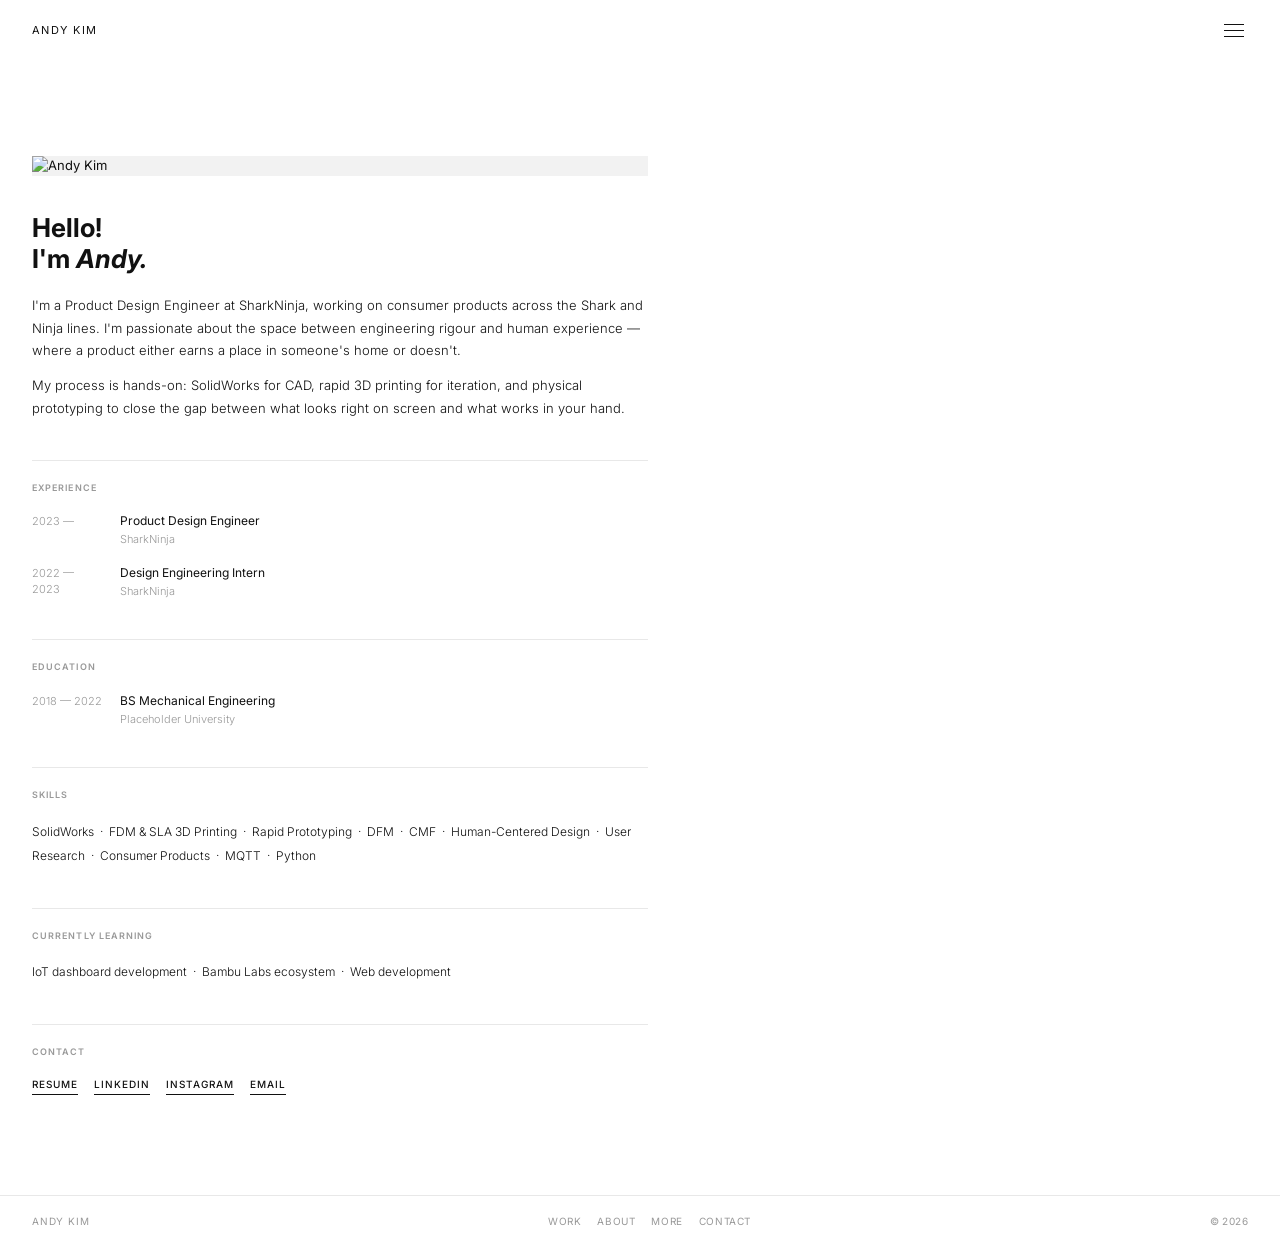
==== commit ac6273c0: "Add More page, profile photo, and More nav link More page has Visual Stuff, 3D Printing, and Photogr" ====
--- a/about.html
+++ b/about.html
@@ -7,7 +7,7 @@
   <link rel="preconnect" href="https://fonts.googleapis.com" />
   <link rel="preconnect" href="https://fonts.gstatic.com" crossorigin />
   <link href="https://fonts.googleapis.com/css2?family=Inter:wght@300;400;500;600;700&display=swap" rel="stylesheet" />
-  <link rel="stylesheet" href="styles.css?v=8" />
+  <link rel="stylesheet" href="styles.css?v=9" />
 </head>
 <body>
 
@@ -24,12 +24,17 @@
     <ul>
       <li><a href="index.html">Work</a></li>
       <li><a href="about.html">About</a></li>
+      <li><a href="more.html">More</a></li>
       <li><a href="contact.html">Contact</a></li>
     </ul>
   </nav>
 
   <main>
     <div class="about-page">
+
+      <div class="about-photo">
+        <img src="https://images.unsplash.com/photo-1507003211169-0a1dd7228f2d?auto=format&fit=crop&w=800&h=900&q=80" alt="Andy Kim" />
+      </div>
 
       <h1 class="about-hello">Hello!<br>I'm <em>Andy.</em></h1>
 
--- a/styles.css
+++ b/styles.css
@@ -368,6 +368,20 @@
   max-width: 680px;
 }
 
+.about-photo {
+  width: 100%;
+  margin-bottom: 36px;
+  background: #f2f2f2;
+}
+
+.about-photo img {
+  width: 100%;
+  display: block;
+  max-height: 70vh;
+  object-fit: cover;
+  object-position: top center;
+}
+
 .about-hello {
   font-size: 26px;
   font-weight: 700;
@@ -458,6 +472,54 @@
 
 .about-contact-link:hover { opacity: 0.4; }
 
+/* ─── MORE PAGE ─── */
+.more-page {
+  padding: 80px 20px 80px;
+}
+
+.more-section {
+  margin-bottom: 48px;
+}
+
+.more-section-label {
+  font-size: 9px;
+  font-weight: 600;
+  letter-spacing: 0.14em;
+  text-transform: uppercase;
+  color: var(--muted);
+  margin-bottom: 14px;
+}
+
+.more-section-desc {
+  font-size: 12px;
+  font-weight: 300;
+  line-height: 1.65;
+  color: var(--text);
+  max-width: 480px;
+  margin-bottom: 16px;
+}
+
+.more-grid {
+  display: grid;
+  grid-template-columns: repeat(3, 1fr);
+  gap: 3px;
+}
+
+.more-grid img {
+  width: 100%;
+  aspect-ratio: 1;
+  object-fit: cover;
+  display: block;
+  transition: opacity 0.2s ease;
+}
+
+.more-grid img:hover { opacity: 0.85; }
+
+@media (min-width: 768px) {
+  .more-page { padding: 100px 32px 100px; }
+  .more-grid { grid-template-columns: repeat(5, 1fr); gap: 4px; }
+}
+
 /* ─── CONTACT PAGE ─── */
 .contact-page {
   padding: 80px 20px 80px;
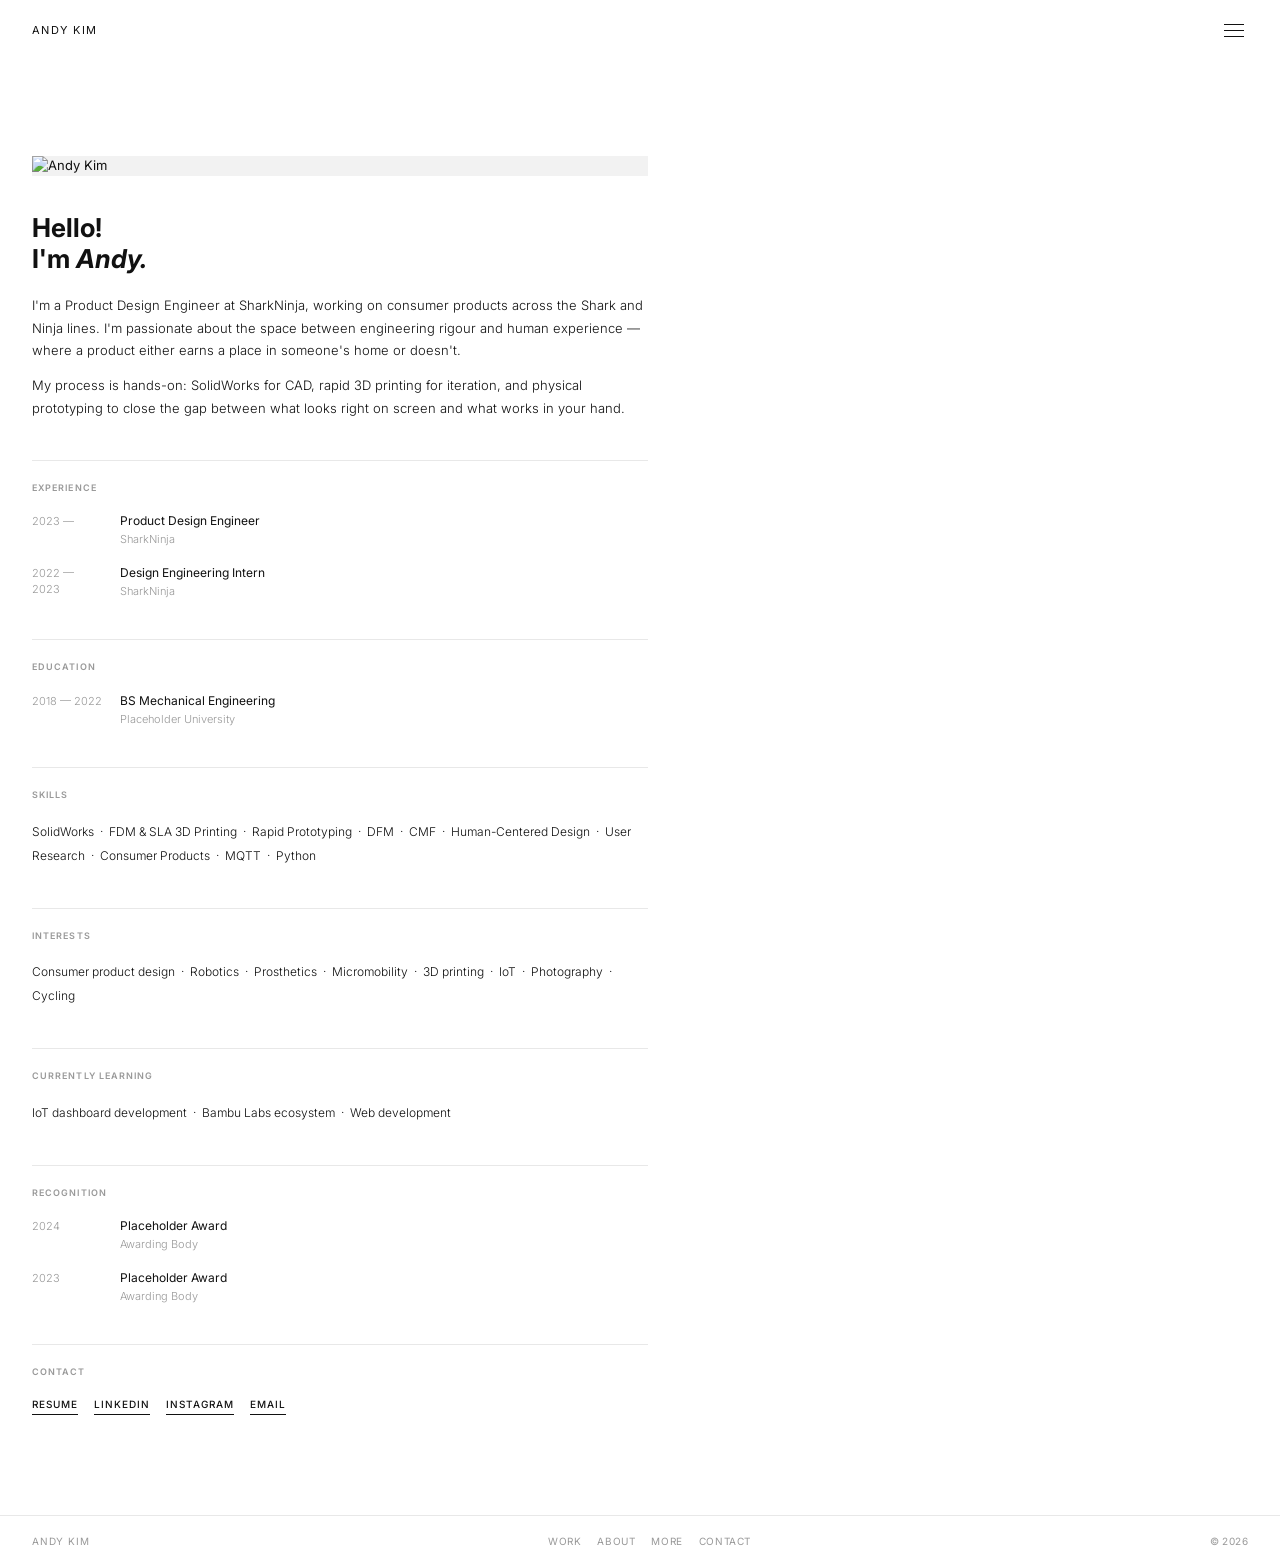
==== commit b6a9494d: "Add Interests, Recognition, video support; bump CSS version About page now has Interests and Recogni" ====
--- a/about.html
+++ b/about.html
@@ -7,7 +7,7 @@
   <link rel="preconnect" href="https://fonts.googleapis.com" />
   <link rel="preconnect" href="https://fonts.gstatic.com" crossorigin />
   <link href="https://fonts.googleapis.com/css2?family=Inter:wght@300;400;500;600;700&display=swap" rel="stylesheet" />
-  <link rel="stylesheet" href="styles.css?v=9" />
+  <link rel="stylesheet" href="styles.css?v=10" />
 </head>
 <body>
 
@@ -82,8 +82,33 @@
       </div>
 
       <div class="about-section">
+        <p class="about-section-label">Interests</p>
+        <p class="about-skills-text">Consumer product design &nbsp;&middot;&nbsp; Robotics &nbsp;&middot;&nbsp; Prosthetics &nbsp;&middot;&nbsp; Micromobility &nbsp;&middot;&nbsp; 3D printing &nbsp;&middot;&nbsp; IoT &nbsp;&middot;&nbsp; Photography &nbsp;&middot;&nbsp; Cycling</p>
+      </div>
+
+      <div class="about-section">
         <p class="about-section-label">Currently learning</p>
         <p class="about-skills-text">IoT dashboard development &nbsp;&middot;&nbsp; Bambu Labs ecosystem &nbsp;&middot;&nbsp; Web development</p>
+      </div>
+
+      <div class="about-section">
+        <p class="about-section-label">Recognition</p>
+
+        <div class="about-entry">
+          <span class="about-entry-date">2024</span>
+          <div class="about-entry-content">
+            Placeholder Award
+            <span class="about-entry-sub">Awarding Body</span>
+          </div>
+        </div>
+
+        <div class="about-entry">
+          <span class="about-entry-date">2023</span>
+          <div class="about-entry-content">
+            Placeholder Award
+            <span class="about-entry-sub">Awarding Body</span>
+          </div>
+        </div>
       </div>
 
       <div class="about-section">
--- a/styles.css
+++ b/styles.css
@@ -306,6 +306,19 @@
   display: block;
 }
 
+.section-video {
+  width: 100%;
+  margin-top: 24px;
+  aspect-ratio: 16 / 9;
+  background: #f2f2f2;
+}
+
+.section-video iframe {
+  width: 100%;
+  height: 100%;
+  display: block;
+}
+
 /* ─── PROJECT PAGINATION ─── */
 .project-pagination {
   display: flex;
